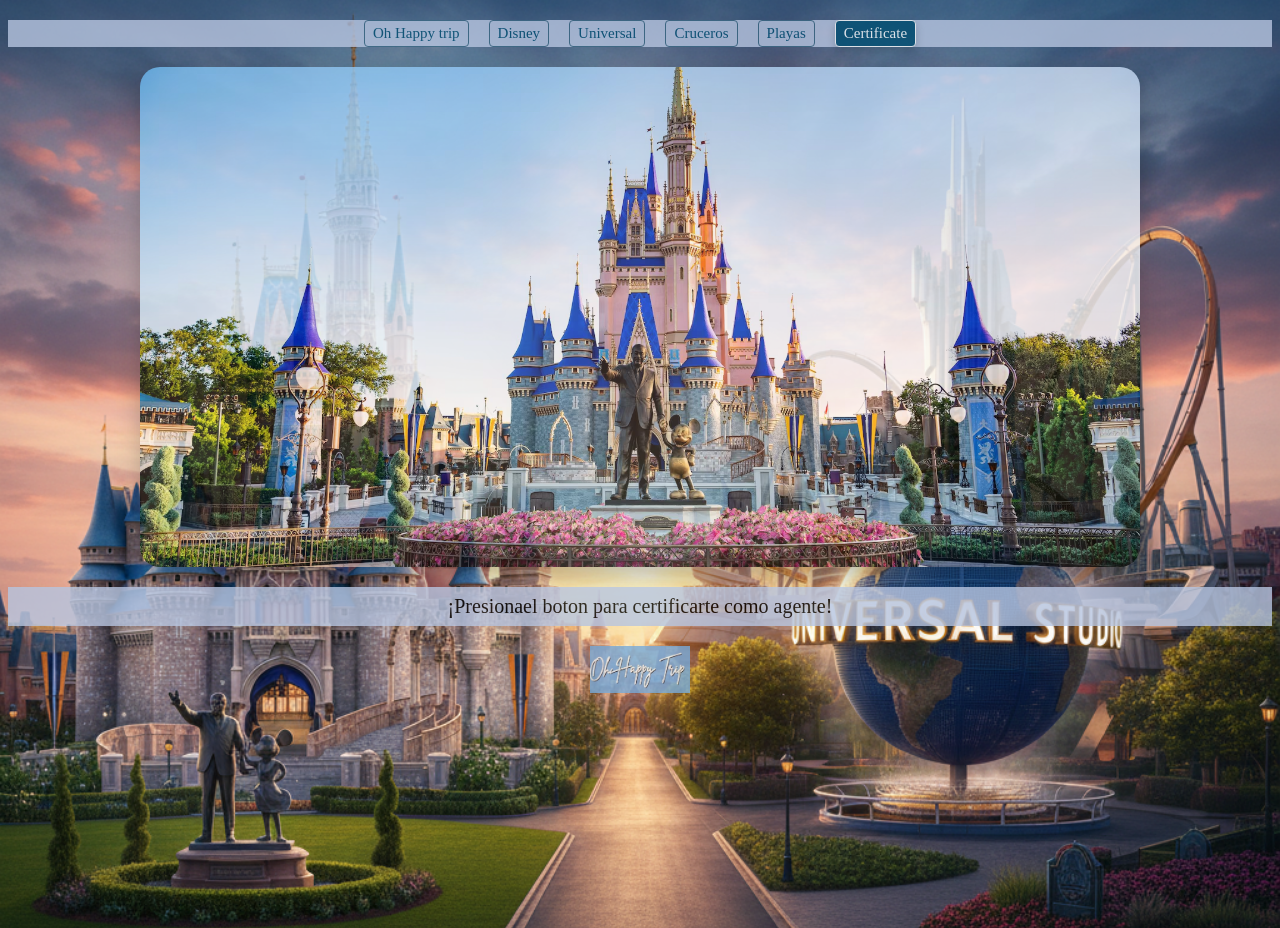
==== certificate.html @ afb9c8c5 "versión inicial" ====
<!DOCTYPE html>
<html lang="en">
<head>
    <meta charset="UTF-8">
    <meta name="viewport" content="width=device-width, initial-scale=1.0">
    <title>Certificate</title>
 <link href="./style.css" rel="stylesheet" />
</head>
<body class="fondo">
    <div
      style="
        display: flex;
        justify-content: center;
        align-items: center;
        background-color: rgb(183, 197, 224);
        gap: 20px;
        margin-top: 20px;
      "
    >
      <a href="/" class="estilos"
        ><h1">Oh Happy trip</h1></a
      >
      <a href="/disney.html" class="estilos" style=""> Disney </a>
      <a href="/universal.html" class="estilos">Universal</a>
      <a href="/cruceros.html" class="estilos"> Cruceros </a>
      <a href="/playas.html" class="estilos"> Playas </a>
      <a href="/certificate.html" class="header-btn"> Certificate </a>
    </div>
<div class="carrusel-contenedor">
  <div class="carrusel-fotos">
    <img src="MK.avif" alt="Castillo Disney">
    <img src="epic.jpg" alt="Viaje 2">
    <img src="crucero-carru.webp" alt="Viaje 3">
    <img src="playa-barco.webp" alt="Castillo Disney">
  </div>
</div>

<p style="padding: 0.5rem; border: 2px; font-size: 20px; text-align: center;
background-color: rgb(183, 197, 224);
        display: flex;
        justify-content: center;
        align-items: center;
        margin-bottom: 20px;">
        ¡Presionael boton para certificarte como agente!
      </p>
      
      <div style="display: flex; justify-content: center; align-items: center; width: 100%; margin: 20px 0;">
  
  <a href="https://tr.ee/_pTHk9q0YZ" target="_blank" style="text-decoration: none;">
    <img 
      src="logo-oh.png" 
      alt="Mis Redes" 
      style="
        width: 100px;
        height: auto;
        display: block; 
        transition: transform 0.3s ease;
        cursor: pointer;
      "
      onmouseover="this.style.transform='scale(1.1)'" 
      onmouseout="this.style.transform='scale(1)'"
    >
  </a>

</div>

</body>
</html>
---- style.css ----
.fondo {
  background-image: url(dis-uni.png);
  background-size: cover;
  background-position: center;
  background-repeat: no-repeat;
  background-attachment: fixed;
  background-color: #cccccc;
  min-height: 100vh;
  opacity: 0.8;
}

.header-btn {
  border: none;
  font-size: 15px;
  gap: 20px;
  text-decoration: none;
  padding: 0.25rem 0.5rem;
  border: 1px solid white;
  border-radius: 0.25rem;
  background-color: rgb(1, 78, 114);
  color: white;
  box-shadow: 0px 4px 10px rgba(0, 0, 0, 0.2);
}

html {
  margin: 0rem;
}

.estilos {
  font-size: 15px;
  gap: 20px;
  text-decoration: none;
  color: rgb(1, 78, 114);
  padding: 0.25rem 0.5rem;
  border: 1px solid rgb(59, 104, 131);
  border-radius: 0.25rem;
  display: inline-block;
  transition: all 0.3s ease;
}
.estilos:hover {
  transform: scale(1.1);
  background-color: rgb(1, 78, 114);
  color: white;
  box-shadow: 0px 4px 10px rgba(0, 0, 0, 0.2);
}

.carrusel-contenedor {
  width: 100%; /* El ancho que quieras que ocupe en tu web */
  max-width: 1000px; /* Tamaño máximo */
  height: 500px; /* Altura del carrusel */
  overflow: hidden; /* Corta las fotos que no caben */
  border-radius: 20px;
  margin: 20px auto;
  box-shadow: 0 10px 25px rgba(0, 0, 0, 0.3);
}

.carrusel-fotos {
  display: flex; /* Pone las fotos una al lado de la otra */
  width: 400%; /* Si tienes 4 fotos, el ancho debe ser 400% */
  height: 100%;
  animation: deslizar 20s infinite alternate ease-in-out;
}

.carrusel-fotos img {
  width: 25%; /* Cada foto ocupa 1/4 del contenedor (si hay 4 fotos) */
  object-fit: cover; /* Para que no se deformen */
}

/* LA ANIMACIÓN */
@keyframes deslizar {
  0% {
    margin-left: 0;
  }
  30% {
    margin-left: 0;
  }
  35% {
    margin-left: -100%;
  }
  60% {
    margin-left: -100%;
  }
  65% {
    margin-left: -200%;
  }
  80% {
    margin-left: -200%;
  }
  90% {
    margin-left: -300%;
  }
  100% {
    margin-left: -300%;
  }
}
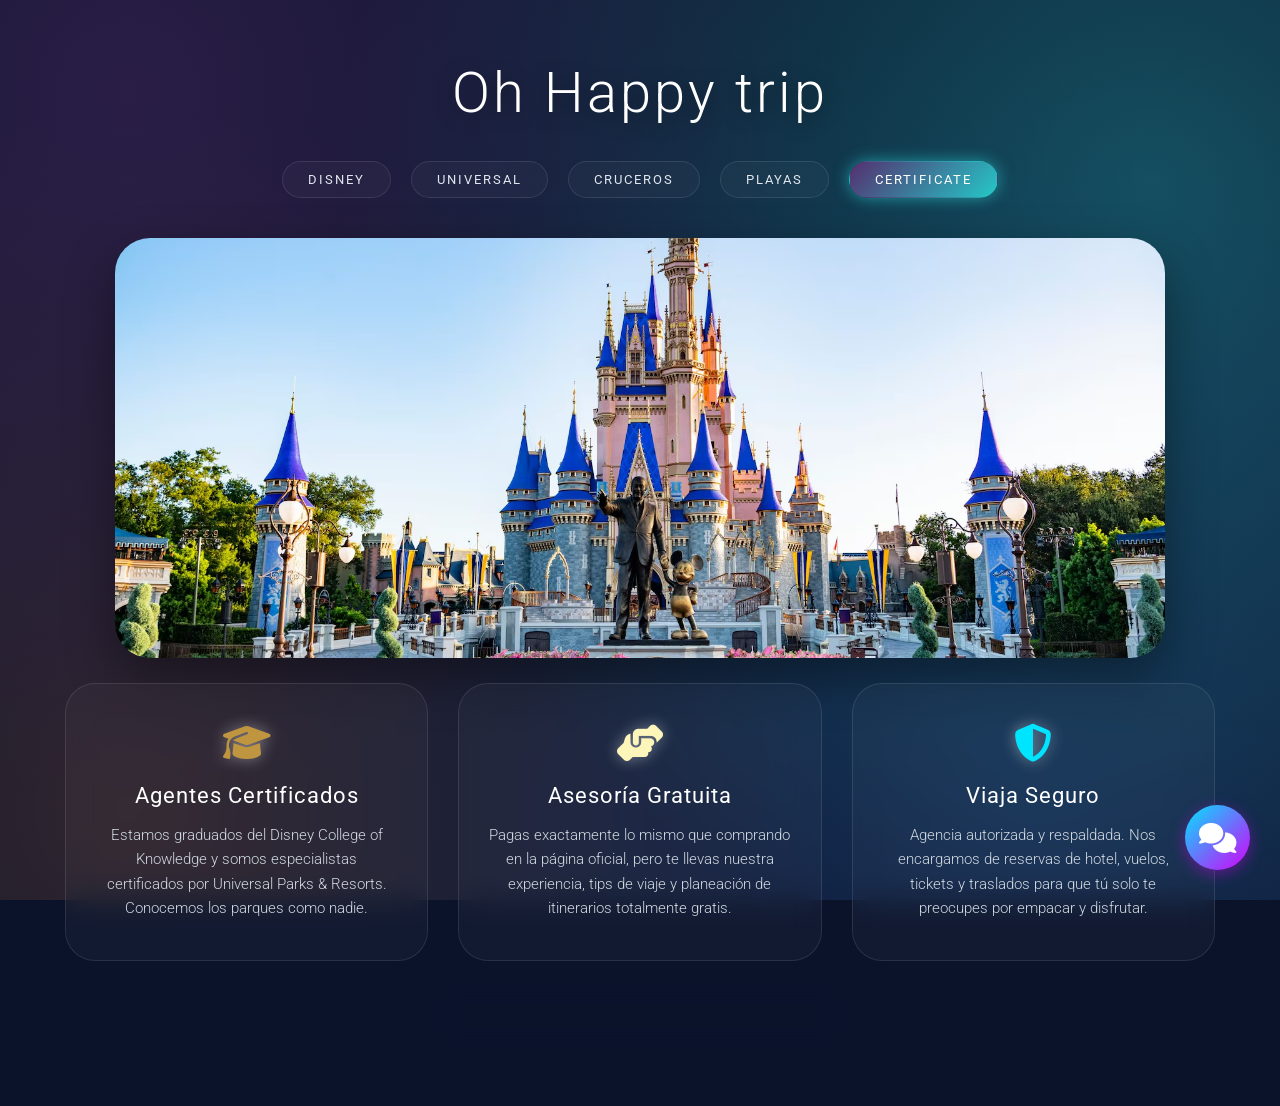
==== commit f98db726: "subida a github" ====
--- a/certificate.html
+++ b/certificate.html
@@ -1,68 +1,135 @@
 <!DOCTYPE html>
-<html lang="en">
+<html lang="es">
 <head>
     <meta charset="UTF-8">
     <meta name="viewport" content="width=device-width, initial-scale=1.0">
-    <title>Certificate</title>
- <link href="./style.css" rel="stylesheet" />
+    <title>Certificate - Oh Happy trip</title>
+    
+    <link rel="stylesheet" href="https://cdnjs.cloudflare.com/ajax/libs/font-awesome/6.4.0/css/all.min.css" />
+    <link rel="preconnect" href="https://fonts.googleapis.com" />
+    <link rel="preconnect" href="https://fonts.gstatic.com" crossorigin />
+    <link href="https://fonts.googleapis.com/css2?family=Roboto:ital,wght@0,100..900;1,100..900&display=swap" rel="stylesheet" />
+    <link href="./style.css" rel="stylesheet" />
 </head>
 <body class="fondo">
-    <div
-      style="
-        display: flex;
-        justify-content: center;
-        align-items: center;
-        background-color: rgb(183, 197, 224);
-        gap: 20px;
-        margin-top: 20px;
-      "
-    >
-      <a href="/" class="estilos"
-        ><h1">Oh Happy trip</h1></a
-      >
-      <a href="/disney.html" class="estilos" style=""> Disney </a>
-      <a href="/universal.html" class="estilos">Universal</a>
-      <a href="/cruceros.html" class="estilos"> Cruceros </a>
-      <a href="/playas.html" class="estilos"> Playas </a>
-      <a href="/certificate.html" class="header-btn"> Certificate </a>
+
+    <!-- EFECTO FUEGOS ARTIFICIALES -->
+    <div class="fuegos-artificiales">
+      <div class="fuego" style="left: 20%; animation-delay: 0s;"></div>
+      <div class="fuego" style="left: 50%; animation-delay: 1.5s;"></div>
+      <div class="fuego" style="left: 80%; animation-delay: 0.8s;"></div>
+      <div class="fuego" style="left: 35%; animation-delay: 2.2s;"></div>
     </div>
-<div class="carrusel-contenedor">
-  <div class="carrusel-fotos">
-    <img src="MK.avif" alt="Castillo Disney">
-    <img src="epic.jpg" alt="Viaje 2">
-    <img src="crucero-carru.webp" alt="Viaje 3">
-    <img src="playa-barco.webp" alt="Castillo Disney">
-  </div>
-</div>
+    
+    <!-- HEADER CENTRADO -->
+    <div class="estiloHeader">
+      <a href="/" class="header-btn"><h1>Oh Happy trip</h1></a>
+      
+      <div class="botones-nav">
+        <a href="/disney.html" class="estilos"> Disney </a>
+        <a href="/universal.html" class="estilos">Universal</a>
+        <a href="/cruceros.html" class="estilos"> Cruceros </a>
+        <a href="/playas.html" class="estilos"> Playas </a>
+        <!-- Pestaña Activa -->
+        <a href="/certificate.html" class="estilos" style="background: linear-gradient(135deg, rgba(89, 46, 113, 0.95), rgba(38, 208, 206, 0.95)); border-color: transparent; color: white; box-shadow: 0 0 15px rgba(38, 208, 206, 0.6);"> Certificate </a>
+      </div>
+    </div>
 
-<p style="padding: 0.5rem; border: 2px; font-size: 20px; text-align: center;
-background-color: rgb(183, 197, 224);
-        display: flex;
-        justify-content: center;
-        align-items: center;
-        margin-bottom: 20px;">
-        ¡Presionael boton para certificarte como agente!
-      </p>
+    <!-- CARRUSEL -->
+    <div class="carrusel-contenedor">
+      <div class="carrusel-fotos">
+        <img src="MK.avif" alt="Magic Kingdom">
+        <img src="uni-stdios.webp" alt="Epic Universe">
+        <img src="crucero1.webp" alt="Crucero 1">
+        <img src="playa-barco.webp" alt="Playa y barco">
+        <img src="MK.avif" alt="Magic Kingdom">
+      </div>
+    </div>
+
+    <!-- INFORMACIÓN CERTIFICADOS -->
+    <div class="contenedor-tarjetas">
+      <div class="tarjeta-info">
+        <i class="fa-solid fa-graduation-cap" style="color: #BF953F;"></i>
+        <h3>Agentes Certificados</h3>
+        <p>Estamos graduados del Disney College of Knowledge y somos especialistas certificados por Universal Parks & Resorts. Conocemos los parques como nadie.</p>
+      </div>
       
-      <div style="display: flex; justify-content: center; align-items: center; width: 100%; margin: 20px 0;">
-  
-  <a href="https://tr.ee/_pTHk9q0YZ" target="_blank" style="text-decoration: none;">
-    <img 
-      src="logo-oh.png" 
-      alt="Mis Redes" 
-      style="
-        width: 100px;
-        height: auto;
-        display: block; 
-        transition: transform 0.3s ease;
-        cursor: pointer;
-      "
-      onmouseover="this.style.transform='scale(1.1)'" 
-      onmouseout="this.style.transform='scale(1)'"
-    >
-  </a>
+      <div class="tarjeta-info">
+        <i class="fa-solid fa-handshake-angle" style="color: #FCF6BA;"></i>
+        <h3>Asesoría Gratuita</h3>
+        <p>Pagas exactamente lo mismo que comprando en la página oficial, pero te llevas nuestra experiencia, tips de viaje y planeación de itinerarios totalmente gratis.</p>
+      </div>
 
-</div>
+      <div class="tarjeta-info">
+        <i class="fa-solid fa-shield-halved" style="color: #00e5ff;"></i>
+        <h3>Viaja Seguro</h3>
+        <p>Agencia autorizada y respaldada. Nos encargamos de reservas de hotel, vuelos, tickets y traslados para que tú solo te preocupes por empacar y disfrutar.</p>
+      </div>
+    </div> <!-- ESTE ES EL DIV QUE FALTABA -->
+   
+    <!-- BOTÓN DE ACCIÓN ELEGANTE -->
+    <div style="display: flex; justify-content: center; margin: 20px 0 60px 0; position: relative; z-index: 10;">
+      <a href="https://linktr.ee/Andylugoh.happytrip" target="_blank" class="btn-cotizar certificado">
+        <i class="fa-solid fa-award"></i> Certificate como Agente
+      </a>
+    </div>
 
-</body>
+    <!-- CÓDIGO JAVASCRIPT PARA EFECTOS DEL MOUSE -->
+    <script>
+      // 1. POLVO DE TINKERBELL AL MOVER EL MOUSE
+      document.addEventListener("mousemove", function(e) {
+        if (Math.random() > 0.4) {
+          let chispa = document.createElement("span");
+          chispa.className = "chispa-magica";
+          chispa.style.left = e.clientX + "px";
+          chispa.style.top = e.clientY + "px";
+          
+          let tx = (Math.random() - 0.5) * 60 + "px"; 
+          let ty = (Math.random() * 60) + 20 + "px";  
+          chispa.style.setProperty("--tx", tx);
+          chispa.style.setProperty("--ty", ty);
+          
+          document.body.appendChild(chispa);
+          
+          setTimeout(() => {
+            chispa.remove();
+          }, 800);
+        }
+      });
+
+      // 2. FUEGO ARTIFICIAL AL HACER CLIC
+      document.addEventListener("click", function(e) {
+        let explosion = document.createElement("div");
+        explosion.className = "explosion-click";
+        
+        explosion.style.left = e.clientX + "px";
+        explosion.style.top = e.clientY + "px";
+        
+        document.body.appendChild(explosion);
+        
+        setTimeout(() => {
+          explosion.remove();
+        }, 800);
+      });
+    </script>
+
+    <!-- MENÚ FLOTANTE EXPANDIBLE -->
+    <div class="menu-flotante">
+      
+      <!-- Botón principal (Siempre visible) -->
+      <div class="btn-flotante-principal">
+        <i class="fa-solid fa-comments"></i>
+      </div>
+      
+      <!-- Redes que salen hacia arriba al pasar el mouse -->
+      <div class="redes-ocultas">
+        <a href="https://api.whatsapp.com/send?phone=525519647258" target="_blank" class="btn-flotante-red wa" title="WhatsApp"><i class="fa-brands fa-whatsapp"></i></a>
+        <a href="https://instagram.com/andylugoh.happytrip" target="_blank" class="btn-flotante-red ig" title="Instagram"><i class="fa-brands fa-instagram"></i></a>
+        <a href="https://tiktok.com/@andylugohappytrip" target="_blank" class="btn-flotante-red tk" title="TikTok"><i class="fa-brands fa-tiktok"></i></a>
+        <a href="https://www.facebook.com/share/14GoXGc35Pu/?mibextid=wwXIfr" target="_blank" class="btn-flotante-red fb" title="Facebook"><i class="fa-brands fa-facebook-f"></i></a>
+        <a href="https://www.youtube.com/@andrealugoh.happytrip" target="_blank" class="btn-flotante-red yt" title="YouTube"><i class="fa-brands fa-youtube"></i></a>
+      </div>
+      
+    </div>
+</body> 
 </html>
--- a/style.css
+++ b/style.css
@@ -1,95 +1,496 @@
+/* ========================================= */
+/* CONFIGURACIÓN GENERAL                     */
+/* ========================================= */
+html, body {
+  margin: 0;
+  padding: 0;
+}
+
+/* ----------------------------------------- */
+/* FONDO BASE ELEGANTE CON LUCES             */
+/* ----------------------------------------- */
 .fondo {
-  background-image: url(dis-uni.png);
-  background-size: cover;
-  background-position: center;
-  background-repeat: no-repeat;
+  background-color: #0b132b; 
+  background-image: 
+    radial-gradient(circle at 10% 10%, rgba(89, 46, 113, 0.4) 0%, transparent 50%),  
+    radial-gradient(circle at 90% 20%, rgba(38, 208, 206, 0.3) 0%, transparent 60%), 
+    radial-gradient(circle at 80% 90%, rgba(28, 59, 112, 0.5) 0%, transparent 60%),  
+    radial-gradient(circle at 10% 90%, rgba(255, 140, 66, 0.15) 0%, transparent 50%); 
   background-attachment: fixed;
-  background-color: #cccccc;
   min-height: 100vh;
-  opacity: 0.8;
-}
-
-.header-btn {
-  border: none;
-  font-size: 15px;
-  gap: 20px;
+  font-family: 'Roboto', sans-serif;
+  color: white;
+}
+
+/* ========================================= */
+/* EFECTOS MÁGICOS Y ANIMACIONES             */
+/* ========================================= */
+.fuegos-artificiales { position: fixed; top: 0; left: 0; width: 100vw; height: 100vh; pointer-events: none; z-index: 1; overflow: hidden; }
+.fuego { position: absolute; bottom: -30px; width: 3px; height: 25px; border-radius: 50px; animation: cohete-magico 3.5s infinite ease-in-out; animation-delay: inherit; }
+.fuego::before, .fuego::after { content: ''; position: absolute; top: 0; left: 0; width: 5px; height: 5px; border-radius: 50%; opacity: 0; animation: explosion-magica 3.5s infinite ease-out; animation-delay: inherit; }
+.fuego::after { transform: rotate(22.5deg); }
+
+@keyframes cohete-magico {
+  0% { transform: translateY(0); background: linear-gradient(to top, transparent, rgba(255, 255, 255, 0.4), #fff); }
+  35% { transform: translateY(-75vh); background: linear-gradient(to top, transparent, rgba(255, 255, 255, 0.4), #fff); }
+  36% { transform: translateY(-75vh); background: transparent; }
+  100% { transform: translateY(-60vh); background: transparent; }
+}
+@keyframes explosion-magica {
+  0%, 35% { opacity: 0; box-shadow: 0 0 0 0 transparent; }
+  36% { opacity: 1; box-shadow: 0 -50px 0 2px #00e5ff, 35px -35px 0 1px #d500f9, 50px 0 0 2px #ffdd55, 35px 35px 0 1px #00e5ff, 0 50px 0 2px #d500f9, -35px 35px 0 1px #ffdd55, -50px 0 0 2px #00e5ff, -35px -35px 0 1px #d500f9, 0 -25px 0 1px #ffdd55, 17px -17px 0 2px #00e5ff, 25px 0 0 1px #d500f9, 17px 17px 0 2px #ffdd55, 0 25px 0 1px #00e5ff, -17px 17px 0 2px #d500f9, -25px 0 0 1px #ffdd55, -17px -17px 0 2px #00e5ff; }
+  65% { opacity: 0; box-shadow: 0 -140px 0 -2px rgba(0, 229, 255, 0), 100px -100px 0 -2px rgba(213, 0, 249, 0), 140px 0 0 -2px rgba(255, 221, 85, 0), 100px 100px 0 -2px rgba(0, 229, 255, 0), 0 140px 0 -2px rgba(213, 0, 249, 0), -100px 100px 0 -2px rgba(255, 221, 85, 0), -140px 0 0 -2px rgba(0, 229, 255, 0), -100px -100px 0 -2px rgba(213, 0, 249, 0), 0 -80px 0 -2px rgba(255, 221, 85, 0), 56px -56px 0 -2px rgba(0, 229, 255, 0), 80px 0 0 -2px rgba(213, 0, 249, 0), 56px 56px 0 -2px rgba(255, 221, 85, 0), 0 80px 0 -2px rgba(0, 229, 255, 0), -56px 56px 0 -2px rgba(213, 0, 249, 0), -80px 0 0 -2px rgba(255, 221, 85, 0), -56px -56px 0 -2px rgba(0, 229, 255, 0); }
+  100% { opacity: 0; }
+}
+
+/* Polvo y Clics */
+.chispa-magica { position: fixed; pointer-events: none; width: 4px; height: 4px; background: #ffffff; border-radius: 50%; box-shadow: 0 0 8px 2px #ffdf00, 0 0 15px 4px #ffdd55; z-index: 9999; animation: polvoMagico 0.8s linear forwards; }
+@keyframes polvoMagico { 0% { transform: scale(1) translate(0, 0); opacity: 1; } 100% { transform: scale(0) translate(var(--tx), var(--ty)); opacity: 0; } }
+
+.explosion-click { position: fixed; pointer-events: none; width: 5px; height: 5px; border-radius: 50%; z-index: 99999; animation: estallidoRapido 0.8s ease-out forwards; }
+@keyframes estallidoRapido { 0% { opacity: 1; transform: translate(-50%, -50%) scale(0.2); box-shadow: 0 0 0 0 transparent; } 20% { opacity: 1; transform: translate(-50%, -50%) scale(1); box-shadow: 0 -50px 0 2px #00e5ff, 35px -35px 0 1px #d500f9, 50px 0 0 2px #ffdd55, 35px 35px 0 1px #00e5ff, 0 50px 0 2px #d500f9, -35px 35px 0 1px #ffdd55, -50px 0 0 2px #00e5ff, -35px -35px 0 1px #d500f9, 0 -25px 0 1px #ffdd55, 17px -17px 0 2px #00e5ff, 25px 0 0 1px #d500f9, 17px 17px 0 2px #ffdd55, 0 25px 0 1px #00e5ff, -17px 17px 0 2px #d500f9, -25px 0 0 1px #ffdd55, -17px -17px 0 2px #00e5ff; } 100% { opacity: 0; transform: translate(-50%, -50%) scale(1.5); box-shadow: 0 -120px 0 -2px rgba(0, 229, 255, 0), 85px -85px 0 -2px rgba(213, 0, 249, 0), 120px 0 0 -2px rgba(255, 221, 85, 0), 85px 85px 0 -2px rgba(0, 229, 255, 0), 0 120px 0 -2px rgba(213, 0, 249, 0), -85px 85px 0 -2px rgba(255, 221, 85, 0), -120px 0 0 -2px rgba(0, 229, 255, 0), -85px -85px 0 -2px rgba(213, 0, 249, 0), 0 -70px 0 -2px rgba(255, 221, 85, 0), 50px -50px 0 -2px rgba(0, 229, 255, 0), 70px 0 0 -2px rgba(213, 0, 249, 0), 50px 50px 0 -2px rgba(255, 221, 85, 0), 0 70px 0 -2px rgba(0, 229, 255, 0), -50px 50px 0 -2px rgba(213, 0, 249, 0), -70px 0 0 -2px rgba(255, 221, 85, 0), -50px -50px 0 -2px rgba(0, 229, 255, 0); } }
+
+/* ========================================= */
+/* HEADER Y NAVEGACIÓN                       */
+/* ========================================= */
+.estiloHeader {
+  display: flex;
+  flex-direction: column;
+  justify-content: center;
+  align-items: center;
+  gap: 35px; /* Más espacio entre título y botones */
+  margin-top: 60px; /* Más espacio desde arriba */
+  margin-bottom: 40px;
+  position: relative;
+  z-index: 10; 
+}
+
+.botones-nav {
+  display: flex;
+  justify-content: center;
+  align-items: center;
+  gap: 20px; /* Más aire entre pestañas */
+  flex-wrap: wrap;
+}
+
+.header-btn { text-decoration: none; color: #ffffff; }
+
+.header-btn h1 {
+  margin: 0;
+  font-size: 3.5rem; /* Letra más grande y lujosa */
+  font-weight: 300; /* Letra más delgada */
+  letter-spacing: 3px;
+  text-shadow: 0 4px 20px rgba(0, 0, 0, 0.4);
+}
+
+.estilos {
   text-decoration: none;
-  padding: 0.25rem 0.5rem;
-  border: 1px solid white;
-  border-radius: 0.25rem;
-  background-color: rgb(1, 78, 114);
+  color: #e0e6ed;
+  font-size: 13px; /* Un toque más pequeño se ve más pro */
+  font-weight: 400;
+  letter-spacing: 2px;
+  text-transform: uppercase;
+  padding: 10px 25px;
+  border-radius: 40px;
+  background: rgba(255, 255, 255, 0.03); /* Cristal súper sutil */
+  border: 1px solid rgba(255, 255, 255, 0.1); 
+  backdrop-filter: blur(15px);
+  transition: all 0.4s ease;
+}
+
+.estilos:hover {
+  background: linear-gradient(135deg, rgba(89, 46, 113, 0.8), rgba(38, 208, 206, 0.8));
+  border: 1px solid transparent;
+  color: #ffffff;
+  box-shadow: 0 8px 20px rgba(0, 0, 0, 0.3);
+  transform: translateY(-3px); 
+}
+
+/* ========================================= */
+/* TEXTOS (Elegantes y sin cajas pesadas)    */
+/* ========================================= */
+.caja-texto {
+  max-width: 800px;
+  margin: 10px auto 50px auto; 
+  padding: 0 20px; 
+  position: relative;
+  z-index: 10;
+  text-align: center;
+}
+
+.caja-texto p {
+  margin: 0; 
+  font-size: 24px; /* Texto más grande y legible */
+  font-weight: 300; /* Tipografía delgada */
+  line-height: 1.6;
+  color: #ffffff;
+  text-shadow: 0 4px 15px rgba(0,0,0,0.5); /* Sombra para que se lea perfecto sin necesitar un cuadro oscuro atrás */
+}
+
+/* ========================================= */
+/* CARRUSEL DE IMÁGENES (Infinito y más cerca)*/
+/* ========================================= */
+.carrusel-contenedor {
+  width: 90%; 
+  max-width: 1050px; 
+  height: 420px; 
+  overflow: hidden; 
+  border-radius: 35px; 
+  
+  /* Redujimos este margen de 60px a 25px para acercarlo a las tarjetas */
+  margin: 0 auto 25px auto; 
+  
+  box-shadow: 0 20px 50px rgba(0, 0, 0, 0.4); 
+  position: relative;
+  z-index: 10;
+}
+
+/* Ahora el ancho es 500% porque tendremos 5 fotos, y quitamos la palabra "alternate" */
+.carrusel-fotos { 
+  display: flex; 
+  width: 500%; 
+  height: 100%; 
+  animation: deslizarInfinito 15s infinite; /* Movimiento continuo y fluido */
+}
+
+/* Cada foto ocupa el 20% del total (porque 100% / 5 fotos = 20%) */
+.carrusel-fotos img { 
+  width: 20%; 
+  object-fit: cover; 
+}
+
+/* Animación matemática para el bucle perfecto */
+@keyframes deslizarInfinito {
+  0%, 20% { margin-left: 0; }           /* Foto 1 */
+  25%, 45% { margin-left: -100%; }      /* Foto 2 */
+  50%, 70% { margin-left: -200%; }      /* Foto 3 */
+  75%, 95% { margin-left: -300%; }      /* Foto 4 */
+  100% { margin-left: -400%; }          /* Foto 5 (Clon de la 1, reinicia invisiblemente) */
+}
+
+/* ========================================= */
+/* TARJETAS DE INFORMACIÓN (Más separadas)   */
+/* ========================================= */
+.contenedor-tarjetas {
+  display: flex;
+  justify-content: center;
+  align-items: stretch; 
+  gap: 30px; 
+  width: 92%; 
+  max-width: 1150px; 
+  
+  /* AQUÍ ESTÁ EL CAMBIO: Redujimos el 70px a 25px para acercarlo al botón */
+  margin: 0 auto 25px auto; 
+  
+  position: relative;
+  z-index: 10;
+}
+
+.tarjeta-info {
+  background: rgba(255, 255, 255, 0.03); /* Fondo casi invisible */
+  border: 1px solid rgba(255, 255, 255, 0.1);
+  backdrop-filter: blur(15px);
+  border-radius: 30px;
+  padding: 40px 30px; /* Más espacio interior */
+  flex: 1; 
+  text-align: center;
+  transition: transform 0.4s ease, box-shadow 0.4s ease;
+}
+
+.tarjeta-info:hover {
+  transform: translateY(-10px);
+  background: rgba(255, 255, 255, 0.08);
+  box-shadow: 0 15px 35px rgba(0, 0, 0, 0.3);
+}
+
+.tarjeta-info i { font-size: 38px; margin-bottom: 20px; color: #ffffff; text-shadow: 0 0 15px rgba(255, 255, 255, 0.4); }
+.tarjeta-info h3 { margin: 0 0 15px 0; font-size: 1.4rem; font-weight: 400; letter-spacing: 1px; }
+.tarjeta-info p { margin: 0; font-size: 0.95rem; font-weight: 300; line-height: 1.6; color: #d0d8e0; }
+
+@media (max-width: 768px) { .contenedor-tarjetas { flex-direction: column; } }
+
+/* ========================================= */
+/* BOTONES DE COTIZACIÓN (Más grandes)       */
+/* ========================================= */
+.btn-cotizar {
+  display: inline-flex;
+  justify-content: center;
+  align-items: center;
+  gap: 15px;
+  padding: 18px 45px; /* Botón más ancho y vistoso */
+  border-radius: 50px;
+  background: rgba(255, 255, 255, 0.05); 
+  border: 1px solid rgba(255, 255, 255, 0.2);
+  backdrop-filter: blur(10px);
+  text-decoration: none;
+  color: #ffffff;
+  font-size: 18px;
+  font-weight: 300;
+  letter-spacing: 2px;
+  text-transform: uppercase;
+  transition: all 0.4s ease;
+  box-shadow: 0 10px 30px rgba(0, 0, 0, 0.2);
+  cursor: pointer;
+}
+
+.btn-cotizar i { font-size: 22px; }
+.btn-cotizar:hover { transform: translateY(-5px) scale(1.03); color: #ffffff; }
+
+.btn-cotizar.disney:hover { background: linear-gradient(135deg, rgba(89, 46, 113, 0.95), rgba(38, 208, 206, 0.95)); border-color: transparent; box-shadow: 0 10px 30px rgba(138, 43, 226, 0.4); }
+.btn-cotizar.universal:hover { background: linear-gradient(135deg, #0575E6, #021B79); border-color: transparent; box-shadow: 0 10px 30px rgba(5, 117, 230, 0.4); }
+.btn-cotizar.cruceros:hover { background: linear-gradient(135deg, #1cb5e0, #000046); border-color: transparent; box-shadow: 0 10px 30px rgba(28, 181, 224, 0.4); }
+.btn-cotizar.playas:hover { background: linear-gradient(135deg, #ff9966, #ff5e62); border-color: transparent; box-shadow: 0 10px 30px rgba(255, 94, 98, 0.4); }
+.btn-cotizar.certificado:hover { background: linear-gradient(135deg, #BF953F, #FCF6BA, #B38728); border-color: transparent; color: #000; box-shadow: 0 10px 30px rgba(191, 149, 63, 0.4); }
+
+/* ========================================= */
+/* REDES SOCIALES ELEGANTES                  */
+/* ========================================= */
+.contenedor-redes { display: flex; justify-content: center; align-items: center; gap: 20px; margin-bottom: 60px; position: relative; z-index: 10; }
+.btn-social { position: relative; display: flex; justify-content: center; align-items: center; width: 60px; height: 60px; border-radius: 50%; background: rgba(255, 255, 255, 0.05); border: 1px solid rgba(255, 255, 255, 0.15); backdrop-filter: blur(10px); text-decoration: none; color: #ffffff; font-size: 24px; transition: all 0.4s ease; box-shadow: 0 10px 20px rgba(0, 0, 0, 0.2); }
+.btn-social:hover { transform: translateY(-8px); color: white; }
+.btn-social.ig:hover { background: linear-gradient(45deg, #f09433, #e6683c, #dc2743, #cc2366, #bc1888); border-color: transparent; box-shadow: 0 10px 20px rgba(220, 39, 67, 0.4); }
+.btn-social.tk:hover { background: #000000; border-color: transparent; box-shadow: -4px 4px 0px rgba(0, 242, 254, 0.5), 4px -4px 0px rgba(254, 9, 121, 0.5); }
+.btn-social.fb:hover { background: #1877f2; border-color: transparent; box-shadow: 0 10px 20px rgba(24, 119, 242, 0.4); }
+.btn-social.wa:hover { background: #25d366; border-color: transparent; box-shadow: 0 10px 20px rgba(37, 211, 102, 0.4); }
+.btn-social.yt:hover { background: #ff0000; border-color: transparent; box-shadow: 0 10px 20px rgba(255, 0, 0, 0.4); }
+
+/* ========================================= */
+/* MENÚ FLOTANTE DE REDES SOCIALES           */
+/* ========================================= */
+.menu-flotante {
+  position: fixed;
+  bottom: 30px;
+  right: 30px;
+  display: flex;
+  flex-direction: column-reverse; /* Hace que el botón principal quede abajo */
+  align-items: center;
+  gap: 15px;
+  z-index: 1000; /* Siempre por encima de todo */
+}
+
+/* El botón principal (El que siempre se ve) */
+.btn-flotante-principal {
+  background: linear-gradient(135deg, #00e5ff, #d500f9); /* Gradiente mágico turquesa y morado */
+  width: 65px;
+  height: 65px;
+  border-radius: 50%;
+  display: flex;
+  justify-content: center;
+  align-items: center;
   color: white;
-  box-shadow: 0px 4px 10px rgba(0, 0, 0, 0.2);
-}
-
-html {
-  margin: 0rem;
-}
-
-.estilos {
-  font-size: 15px;
-  gap: 20px;
+  font-size: 30px;
+  box-shadow: 0 4px 15px rgba(213, 0, 249, 0.4);
+  cursor: pointer;
+  transition: transform 0.4s ease;
+}
+
+/* Animación: El botón principal gira al abrirse el menú */
+.menu-flotante:hover .btn-flotante-principal {
+  transform: rotate(360deg);
+}
+
+/* El contenedor oculto de las redes sociales */
+.redes-ocultas {
+  display: flex;
+  flex-direction: column;
+  gap: 12px;
+  opacity: 0;
+  visibility: hidden;
+  transform: translateY(20px); /* Empiezan un poco más abajo */
+  transition: all 0.3s ease;
+}
+
+/* Cuando pasas el mouse por el menú, las redes aparecen subiendo */
+.menu-flotante:hover .redes-ocultas {
+  opacity: 1;
+  visibility: visible;
+  transform: translateY(0);
+}
+
+/* Estilo individual de los botones pequeños que salen disparados */
+.btn-flotante-red {
+  width: 50px;
+  height: 50px;
+  border-radius: 50%;
+  display: flex;
+  justify-content: center;
+  align-items: center;
+  color: white;
+  font-size: 24px;
   text-decoration: none;
-  color: rgb(1, 78, 114);
-  padding: 0.25rem 0.5rem;
-  border: 1px solid rgb(59, 104, 131);
-  border-radius: 0.25rem;
-  display: inline-block;
-  transition: all 0.3s ease;
-}
-.estilos:hover {
-  transform: scale(1.1);
-  background-color: rgb(1, 78, 114);
+  box-shadow: 0 4px 10px rgba(0, 0, 0, 0.3);
+  transition: transform 0.3s ease;
+}
+
+.btn-flotante-red:hover { transform: scale(1.1) translateX(-5px); }
+
+/* Colores oficiales de cada red para que se reconozcan al instante */
+.btn-flotante-red.wa { background-color: #25d366; }
+.btn-flotante-red.ig { background: linear-gradient(45deg, #f09433, #e6683c, #dc2743, #cc2366, #bc1888); }
+.btn-flotante-red.tk { background-color: #000000; border: 1px solid rgba(255,255,255,0.2); }
+.btn-flotante-red.fb { background-color: #1877f2; }
+.btn-flotante-red.yt { background-color: #ff0000; }
+
+/* ========================================= */
+/* TÍTULOS DE SECCIONES                      */
+/* ========================================= */
+.seccion-titulo {
+  text-align: center;
   color: white;
-  box-shadow: 0px 4px 10px rgba(0, 0, 0, 0.2);
-}
-
-.carrusel-contenedor {
-  width: 100%; /* El ancho que quieras que ocupe en tu web */
-  max-width: 1000px; /* Tamaño máximo */
-  height: 500px; /* Altura del carrusel */
-  overflow: hidden; /* Corta las fotos que no caben */
+  font-size: 2.5rem;
+  font-weight: 300;
+  margin: 80px 0 40px 0;
+  text-shadow: 0 2px 15px rgba(0, 0, 0, 0.5);
+  position: relative;
+  z-index: 10;
+}
+
+/* ========================================= */
+/* 2. PROCESO (CÓMO FUNCIONA)                */
+/* ========================================= */
+.contenedor-pasos {
+  display: flex;
+  justify-content: center;
+  gap: 40px;
+  flex-wrap: wrap;
+  max-width: 1000px;
+  margin: 0 auto 60px auto;
+  position: relative;
+  z-index: 10;
+}
+
+.paso {
+  text-align: center;
+  flex: 1;
+  min-width: 250px;
+  color: white;
+}
+
+.paso i {
+  font-size: 50px;
+  color: #00e5ff; /* Turquesa mágico */
+  margin-bottom: 20px;
+  text-shadow: 0 0 15px rgba(0, 229, 255, 0.6);
+}
+
+.paso h3 { font-size: 1.5rem; margin-bottom: 10px; font-weight: 400; }
+.paso p { font-size: 1rem; font-weight: 300; color: #d0d8e0; line-height: 1.5; }
+
+/* ========================================= */
+/* 3. TESTIMONIOS (VIAJEROS FELICES)         */
+/* ========================================= */
+.contenedor-testimonios {
+  display: flex;
+  justify-content: center;
+  align-items: stretch;
+  gap: 30px;
+  flex-wrap: wrap;
+  max-width: 1100px;
+  margin: 0 auto 60px auto;
+  position: relative;
+  z-index: 10;
+}
+
+.testimonio {
+  background: rgba(255, 255, 255, 0.05);
+  border: 1px solid rgba(255, 255, 255, 0.15);
+  backdrop-filter: blur(10px);
   border-radius: 20px;
-  margin: 20px auto;
-  box-shadow: 0 10px 25px rgba(0, 0, 0, 0.3);
-}
-
-.carrusel-fotos {
-  display: flex; /* Pone las fotos una al lado de la otra */
-  width: 400%; /* Si tienes 4 fotos, el ancho debe ser 400% */
-  height: 100%;
-  animation: deslizar 20s infinite alternate ease-in-out;
-}
-
-.carrusel-fotos img {
-  width: 25%; /* Cada foto ocupa 1/4 del contenedor (si hay 4 fotos) */
-  object-fit: cover; /* Para que no se deformen */
-}
-
-/* LA ANIMACIÓN */
-@keyframes deslizar {
-  0% {
-    margin-left: 0;
-  }
-  30% {
-    margin-left: 0;
-  }
-  35% {
-    margin-left: -100%;
-  }
-  60% {
-    margin-left: -100%;
-  }
-  65% {
-    margin-left: -200%;
-  }
-  80% {
-    margin-left: -200%;
-  }
-  90% {
-    margin-left: -300%;
-  }
-  100% {
-    margin-left: -300%;
-  }
-}
+  padding: 30px;
+  flex: 1;
+  min-width: 280px;
+  text-align: center;
+  box-shadow: 0 10px 20px rgba(0, 0, 0, 0.2);
+  transition: transform 0.3s ease;
+}
+
+.testimonio:hover { transform: translateY(-5px); background: rgba(255, 255, 255, 0.08); }
+
+.estrellas { color: #ffdd55; font-size: 20px; margin-bottom: 15px; text-shadow: 0 0 10px rgba(255, 221, 85, 0.5); }
+.testimonio p { font-style: italic; color: #e0e6ed; font-weight: 300; margin-bottom: 20px; line-height: 1.6; }
+.testimonio h4 { color: white; margin: 0; font-size: 1.1rem; font-weight: 500; }
+
+/* ========================================= */
+/* 4. FOOTER (PIE DE PÁGINA)                 */
+/* ========================================= */
+.footer-elegante {
+  background: rgba(0, 0, 0, 0.6);
+  backdrop-filter: blur(8px);
+  border-top: 1px solid rgba(255, 255, 255, 0.1);
+  padding: 40px 20px 20px 20px;
+  text-align: center;
+  color: #d0d8e0;
+  position: relative;
+  z-index: 10;
+  margin-top: 80px;
+}
+
+.footer-elegante p { margin: 5px 0; font-weight: 300; font-size: 0.95rem; }
+.footer-enlaces { margin-top: 20px; }
+.footer-enlaces a { color: #00e5ff; text-decoration: none; margin: 0 15px; font-size: 0.9rem; transition: color 0.3s; }
+.footer-enlaces a:hover { color: #ffdd55; text-shadow: 0 0 10px rgba(255, 221, 85, 0.5); }
+
+/* ========================================= */
+/* DISEÑO RESPONSIVO (MÓVILES Y CELULARES)   */
+/* ========================================= */
+@media (max-width: 768px) {
+  
+  /* 1. Achicamos el título principal y el menú para que no se salgan de la pantalla */
+  .header-btn h1 {
+    font-size: 2.2rem; 
+    text-align: center;
+  }
+  .estiloHeader {
+    margin-top: 30px;
+    gap: 20px;
+  }
+  .botones-nav {
+    gap: 8px;
+  }
+  .estilos {
+    font-size: 11px;
+    padding: 8px 15px;
+  }
+
+  /* 2. Textos más cómodos para leer de cerca */
+  .caja-texto p {
+    font-size: 18px; 
+  }
+  .seccion-titulo {
+    font-size: 1.8rem;
+    margin: 50px 0 30px 0;
+  }
+
+  /* 3. Reducimos la altura del carrusel para que la foto no se deforme */
+  .carrusel-contenedor {
+    height: 220px; 
+    border-radius: 20px;
+  }
+
+  /* 4. Apilamos las tarjetas, pasos y testimonios en una sola columna */
+  .contenedor-tarjetas,
+  .contenedor-testimonios,
+  .contenedor-pasos {
+    flex-direction: column; /* Cambia de fila a columna */
+    align-items: center;
+    width: 90%;
+    gap: 20px;
+  }
+  
+  .tarjeta-info, .testimonio, .paso {
+    width: 100%; /* Ocupan todo el ancho disponible del celular */
+    min-width: unset;
+  }
+
+  /* 5. Ajustes al menú flotante de redes */
+  .btn-flotante-principal {
+    width: 55px; /* Un poco más pequeño para que no estorbe */
+    height: 55px;
+    font-size: 25px;
+  }
+  .btn-flotante-red {
+    width: 45px;
+    height: 45px;
+    font-size: 20px;
+  }
+}
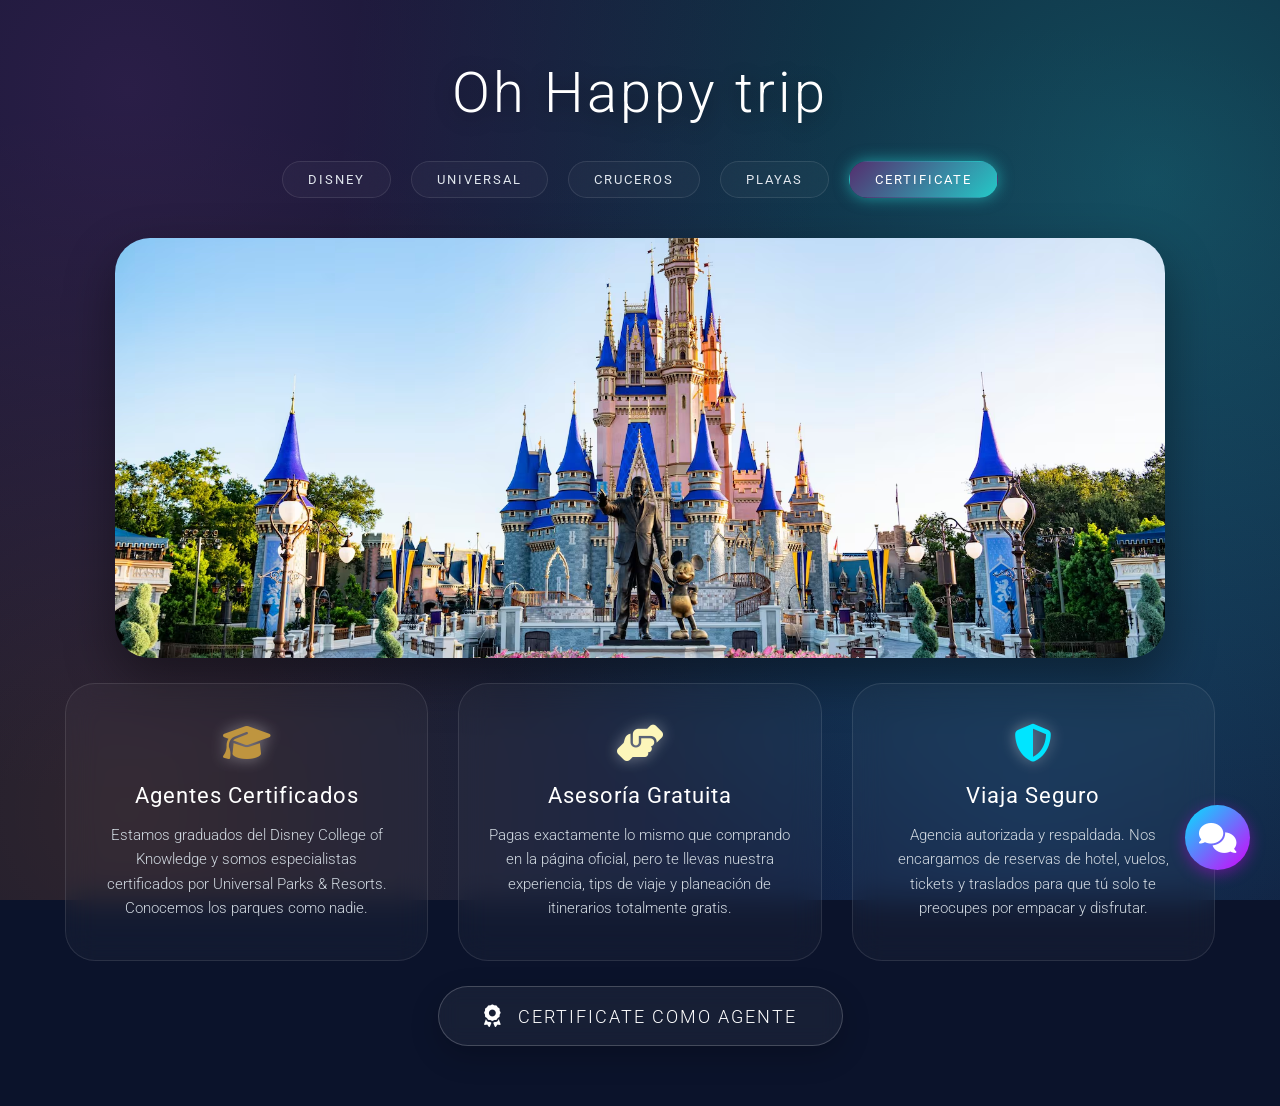
==== commit da9f72e8: "Base inicial" ====
--- a/certificate.html
+++ b/certificate.html
@@ -9,7 +9,7 @@
     <link rel="preconnect" href="https://fonts.googleapis.com" />
     <link rel="preconnect" href="https://fonts.gstatic.com" crossorigin />
     <link href="https://fonts.googleapis.com/css2?family=Roboto:ital,wght@0,100..900;1,100..900&display=swap" rel="stylesheet" />
-    <link href="./style.css" rel="stylesheet" />
+    <link href="static/css/style.css" rel="stylesheet" />
 </head>
 <body class="fondo">
 
@@ -38,11 +38,11 @@
     <!-- CARRUSEL -->
     <div class="carrusel-contenedor">
       <div class="carrusel-fotos">
-        <img src="MK.avif" alt="Magic Kingdom">
-        <img src="uni-stdios.webp" alt="Epic Universe">
-        <img src="crucero1.webp" alt="Crucero 1">
-        <img src="playa-barco.webp" alt="Playa y barco">
-        <img src="MK.avif" alt="Magic Kingdom">
+        <img src="static\img\MK.avif" alt="Magic Kingdom">
+        <img src="static\img\uni-stdios.webp" alt="Epic Universe">
+        <img src="static\img\crucero1.webp" alt="Crucero 1">
+        <img src="static\img\playa-barco.webp" alt="Playa y barco">
+        <img src="static\img\MK.avif" alt="Magic Kingdom">
       </div>
     </div>
 
--- a/static/css/style.css
+++ b/static/css/style.css
@@ -0,0 +1,496 @@
+/* ========================================= */
+/* CONFIGURACIÓN GENERAL                     */
+/* ========================================= */
+html, body {
+  margin: 0;
+  padding: 0;
+}
+
+/* ----------------------------------------- */
+/* FONDO BASE ELEGANTE CON LUCES             */
+/* ----------------------------------------- */
+.fondo {
+  background-color: #0b132b; 
+  background-image: 
+    radial-gradient(circle at 10% 10%, rgba(89, 46, 113, 0.4) 0%, transparent 50%),  
+    radial-gradient(circle at 90% 20%, rgba(38, 208, 206, 0.3) 0%, transparent 60%), 
+    radial-gradient(circle at 80% 90%, rgba(28, 59, 112, 0.5) 0%, transparent 60%),  
+    radial-gradient(circle at 10% 90%, rgba(255, 140, 66, 0.15) 0%, transparent 50%); 
+  background-attachment: fixed;
+  min-height: 100vh;
+  font-family: 'Roboto', sans-serif;
+  color: white;
+}
+
+/* ========================================= */
+/* EFECTOS MÁGICOS Y ANIMACIONES             */
+/* ========================================= */
+.fuegos-artificiales { position: fixed; top: 0; left: 0; width: 100vw; height: 100vh; pointer-events: none; z-index: 1; overflow: hidden; }
+.fuego { position: absolute; bottom: -30px; width: 3px; height: 25px; border-radius: 50px; animation: cohete-magico 3.5s infinite ease-in-out; animation-delay: inherit; }
+.fuego::before, .fuego::after { content: ''; position: absolute; top: 0; left: 0; width: 5px; height: 5px; border-radius: 50%; opacity: 0; animation: explosion-magica 3.5s infinite ease-out; animation-delay: inherit; }
+.fuego::after { transform: rotate(22.5deg); }
+
+@keyframes cohete-magico {
+  0% { transform: translateY(0); background: linear-gradient(to top, transparent, rgba(255, 255, 255, 0.4), #fff); }
+  35% { transform: translateY(-75vh); background: linear-gradient(to top, transparent, rgba(255, 255, 255, 0.4), #fff); }
+  36% { transform: translateY(-75vh); background: transparent; }
+  100% { transform: translateY(-60vh); background: transparent; }
+}
+@keyframes explosion-magica {
+  0%, 35% { opacity: 0; box-shadow: 0 0 0 0 transparent; }
+  36% { opacity: 1; box-shadow: 0 -50px 0 2px #00e5ff, 35px -35px 0 1px #d500f9, 50px 0 0 2px #ffdd55, 35px 35px 0 1px #00e5ff, 0 50px 0 2px #d500f9, -35px 35px 0 1px #ffdd55, -50px 0 0 2px #00e5ff, -35px -35px 0 1px #d500f9, 0 -25px 0 1px #ffdd55, 17px -17px 0 2px #00e5ff, 25px 0 0 1px #d500f9, 17px 17px 0 2px #ffdd55, 0 25px 0 1px #00e5ff, -17px 17px 0 2px #d500f9, -25px 0 0 1px #ffdd55, -17px -17px 0 2px #00e5ff; }
+  65% { opacity: 0; box-shadow: 0 -140px 0 -2px rgba(0, 229, 255, 0), 100px -100px 0 -2px rgba(213, 0, 249, 0), 140px 0 0 -2px rgba(255, 221, 85, 0), 100px 100px 0 -2px rgba(0, 229, 255, 0), 0 140px 0 -2px rgba(213, 0, 249, 0), -100px 100px 0 -2px rgba(255, 221, 85, 0), -140px 0 0 -2px rgba(0, 229, 255, 0), -100px -100px 0 -2px rgba(213, 0, 249, 0), 0 -80px 0 -2px rgba(255, 221, 85, 0), 56px -56px 0 -2px rgba(0, 229, 255, 0), 80px 0 0 -2px rgba(213, 0, 249, 0), 56px 56px 0 -2px rgba(255, 221, 85, 0), 0 80px 0 -2px rgba(0, 229, 255, 0), -56px 56px 0 -2px rgba(213, 0, 249, 0), -80px 0 0 -2px rgba(255, 221, 85, 0), -56px -56px 0 -2px rgba(0, 229, 255, 0); }
+  100% { opacity: 0; }
+}
+
+/* Polvo y Clics */
+.chispa-magica { position: fixed; pointer-events: none; width: 4px; height: 4px; background: #ffffff; border-radius: 50%; box-shadow: 0 0 8px 2px #ffdf00, 0 0 15px 4px #ffdd55; z-index: 9999; animation: polvoMagico 0.8s linear forwards; }
+@keyframes polvoMagico { 0% { transform: scale(1) translate(0, 0); opacity: 1; } 100% { transform: scale(0) translate(var(--tx), var(--ty)); opacity: 0; } }
+
+.explosion-click { position: fixed; pointer-events: none; width: 5px; height: 5px; border-radius: 50%; z-index: 99999; animation: estallidoRapido 0.8s ease-out forwards; }
+@keyframes estallidoRapido { 0% { opacity: 1; transform: translate(-50%, -50%) scale(0.2); box-shadow: 0 0 0 0 transparent; } 20% { opacity: 1; transform: translate(-50%, -50%) scale(1); box-shadow: 0 -50px 0 2px #00e5ff, 35px -35px 0 1px #d500f9, 50px 0 0 2px #ffdd55, 35px 35px 0 1px #00e5ff, 0 50px 0 2px #d500f9, -35px 35px 0 1px #ffdd55, -50px 0 0 2px #00e5ff, -35px -35px 0 1px #d500f9, 0 -25px 0 1px #ffdd55, 17px -17px 0 2px #00e5ff, 25px 0 0 1px #d500f9, 17px 17px 0 2px #ffdd55, 0 25px 0 1px #00e5ff, -17px 17px 0 2px #d500f9, -25px 0 0 1px #ffdd55, -17px -17px 0 2px #00e5ff; } 100% { opacity: 0; transform: translate(-50%, -50%) scale(1.5); box-shadow: 0 -120px 0 -2px rgba(0, 229, 255, 0), 85px -85px 0 -2px rgba(213, 0, 249, 0), 120px 0 0 -2px rgba(255, 221, 85, 0), 85px 85px 0 -2px rgba(0, 229, 255, 0), 0 120px 0 -2px rgba(213, 0, 249, 0), -85px 85px 0 -2px rgba(255, 221, 85, 0), -120px 0 0 -2px rgba(0, 229, 255, 0), -85px -85px 0 -2px rgba(213, 0, 249, 0), 0 -70px 0 -2px rgba(255, 221, 85, 0), 50px -50px 0 -2px rgba(0, 229, 255, 0), 70px 0 0 -2px rgba(213, 0, 249, 0), 50px 50px 0 -2px rgba(255, 221, 85, 0), 0 70px 0 -2px rgba(0, 229, 255, 0), -50px 50px 0 -2px rgba(213, 0, 249, 0), -70px 0 0 -2px rgba(255, 221, 85, 0), -50px -50px 0 -2px rgba(0, 229, 255, 0); } }
+
+/* ========================================= */
+/* HEADER Y NAVEGACIÓN                       */
+/* ========================================= */
+.estiloHeader {
+  display: flex;
+  flex-direction: column;
+  justify-content: center;
+  align-items: center;
+  gap: 35px; /* Más espacio entre título y botones */
+  margin-top: 60px; /* Más espacio desde arriba */
+  margin-bottom: 40px;
+  position: relative;
+  z-index: 10; 
+}
+
+.botones-nav {
+  display: flex;
+  justify-content: center;
+  align-items: center;
+  gap: 20px; /* Más aire entre pestañas */
+  flex-wrap: wrap;
+}
+
+.header-btn { text-decoration: none; color: #ffffff; }
+
+.header-btn h1 {
+  margin: 0;
+  font-size: 3.5rem; /* Letra más grande y lujosa */
+  font-weight: 300; /* Letra más delgada */
+  letter-spacing: 3px;
+  text-shadow: 0 4px 20px rgba(0, 0, 0, 0.4);
+}
+
+.estilos {
+  text-decoration: none;
+  color: #e0e6ed;
+  font-size: 13px; /* Un toque más pequeño se ve más pro */
+  font-weight: 400;
+  letter-spacing: 2px;
+  text-transform: uppercase;
+  padding: 10px 25px;
+  border-radius: 40px;
+  background: rgba(255, 255, 255, 0.03); /* Cristal súper sutil */
+  border: 1px solid rgba(255, 255, 255, 0.1); 
+  backdrop-filter: blur(15px);
+  transition: all 0.4s ease;
+}
+
+.estilos:hover {
+  background: linear-gradient(135deg, rgba(89, 46, 113, 0.8), rgba(38, 208, 206, 0.8));
+  border: 1px solid transparent;
+  color: #ffffff;
+  box-shadow: 0 8px 20px rgba(0, 0, 0, 0.3);
+  transform: translateY(-3px); 
+}
+
+/* ========================================= */
+/* TEXTOS (Elegantes y sin cajas pesadas)    */
+/* ========================================= */
+.caja-texto {
+  max-width: 800px;
+  margin: 10px auto 50px auto; 
+  padding: 0 20px; 
+  position: relative;
+  z-index: 10;
+  text-align: center;
+}
+
+.caja-texto p {
+  margin: 0; 
+  font-size: 24px; /* Texto más grande y legible */
+  font-weight: 300; /* Tipografía delgada */
+  line-height: 1.6;
+  color: #ffffff;
+  text-shadow: 0 4px 15px rgba(0,0,0,0.5); /* Sombra para que se lea perfecto sin necesitar un cuadro oscuro atrás */
+}
+
+/* ========================================= */
+/* CARRUSEL DE IMÁGENES (Infinito y más cerca)*/
+/* ========================================= */
+.carrusel-contenedor {
+  width: 90%; 
+  max-width: 1050px; 
+  height: 420px; 
+  overflow: hidden; 
+  border-radius: 35px; 
+  
+  /* Redujimos este margen de 60px a 25px para acercarlo a las tarjetas */
+  margin: 0 auto 25px auto; 
+  
+  box-shadow: 0 20px 50px rgba(0, 0, 0, 0.4); 
+  position: relative;
+  z-index: 10;
+}
+
+/* Ahora el ancho es 500% porque tendremos 5 fotos, y quitamos la palabra "alternate" */
+.carrusel-fotos { 
+  display: flex; 
+  width: 500%; 
+  height: 100%; 
+  animation: deslizarInfinito 15s infinite; /* Movimiento continuo y fluido */
+}
+
+/* Cada foto ocupa el 20% del total (porque 100% / 5 fotos = 20%) */
+.carrusel-fotos img { 
+  width: 20%; 
+  object-fit: cover; 
+}
+
+/* Animación matemática para el bucle perfecto */
+@keyframes deslizarInfinito {
+  0%, 20% { margin-left: 0; }           /* Foto 1 */
+  25%, 45% { margin-left: -100%; }      /* Foto 2 */
+  50%, 70% { margin-left: -200%; }      /* Foto 3 */
+  75%, 95% { margin-left: -300%; }      /* Foto 4 */
+  100% { margin-left: -400%; }          /* Foto 5 (Clon de la 1, reinicia invisiblemente) */
+}
+
+/* ========================================= */
+/* TARJETAS DE INFORMACIÓN (Más separadas)   */
+/* ========================================= */
+.contenedor-tarjetas {
+  display: flex;
+  justify-content: center;
+  align-items: stretch; 
+  gap: 30px; 
+  width: 92%; 
+  max-width: 1150px; 
+  
+  /* AQUÍ ESTÁ EL CAMBIO: Redujimos el 70px a 25px para acercarlo al botón */
+  margin: 0 auto 25px auto; 
+  
+  position: relative;
+  z-index: 10;
+}
+
+.tarjeta-info {
+  background: rgba(255, 255, 255, 0.03); /* Fondo casi invisible */
+  border: 1px solid rgba(255, 255, 255, 0.1);
+  backdrop-filter: blur(15px);
+  border-radius: 30px;
+  padding: 40px 30px; /* Más espacio interior */
+  flex: 1; 
+  text-align: center;
+  transition: transform 0.4s ease, box-shadow 0.4s ease;
+}
+
+.tarjeta-info:hover {
+  transform: translateY(-10px);
+  background: rgba(255, 255, 255, 0.08);
+  box-shadow: 0 15px 35px rgba(0, 0, 0, 0.3);
+}
+
+.tarjeta-info i { font-size: 38px; margin-bottom: 20px; color: #ffffff; text-shadow: 0 0 15px rgba(255, 255, 255, 0.4); }
+.tarjeta-info h3 { margin: 0 0 15px 0; font-size: 1.4rem; font-weight: 400; letter-spacing: 1px; }
+.tarjeta-info p { margin: 0; font-size: 0.95rem; font-weight: 300; line-height: 1.6; color: #d0d8e0; }
+
+@media (max-width: 768px) { .contenedor-tarjetas { flex-direction: column; } }
+
+/* ========================================= */
+/* BOTONES DE COTIZACIÓN (Más grandes)       */
+/* ========================================= */
+.btn-cotizar {
+  display: inline-flex;
+  justify-content: center;
+  align-items: center;
+  gap: 15px;
+  padding: 18px 45px; /* Botón más ancho y vistoso */
+  border-radius: 50px;
+  background: rgba(255, 255, 255, 0.05); 
+  border: 1px solid rgba(255, 255, 255, 0.2);
+  backdrop-filter: blur(10px);
+  text-decoration: none;
+  color: #ffffff;
+  font-size: 18px;
+  font-weight: 300;
+  letter-spacing: 2px;
+  text-transform: uppercase;
+  transition: all 0.4s ease;
+  box-shadow: 0 10px 30px rgba(0, 0, 0, 0.2);
+  cursor: pointer;
+}
+
+.btn-cotizar i { font-size: 22px; }
+.btn-cotizar:hover { transform: translateY(-5px) scale(1.03); color: #ffffff; }
+
+.btn-cotizar.disney:hover { background: linear-gradient(135deg, rgba(89, 46, 113, 0.95), rgba(38, 208, 206, 0.95)); border-color: transparent; box-shadow: 0 10px 30px rgba(138, 43, 226, 0.4); }
+.btn-cotizar.universal:hover { background: linear-gradient(135deg, #0575E6, #021B79); border-color: transparent; box-shadow: 0 10px 30px rgba(5, 117, 230, 0.4); }
+.btn-cotizar.cruceros:hover { background: linear-gradient(135deg, #1cb5e0, #000046); border-color: transparent; box-shadow: 0 10px 30px rgba(28, 181, 224, 0.4); }
+.btn-cotizar.playas:hover { background: linear-gradient(135deg, #ff9966, #ff5e62); border-color: transparent; box-shadow: 0 10px 30px rgba(255, 94, 98, 0.4); }
+.btn-cotizar.certificado:hover { background: linear-gradient(135deg, #BF953F, #FCF6BA, #B38728); border-color: transparent; color: #000; box-shadow: 0 10px 30px rgba(191, 149, 63, 0.4); }
+
+/* ========================================= */
+/* REDES SOCIALES ELEGANTES                  */
+/* ========================================= */
+.contenedor-redes { display: flex; justify-content: center; align-items: center; gap: 20px; margin-bottom: 60px; position: relative; z-index: 10; }
+.btn-social { position: relative; display: flex; justify-content: center; align-items: center; width: 60px; height: 60px; border-radius: 50%; background: rgba(255, 255, 255, 0.05); border: 1px solid rgba(255, 255, 255, 0.15); backdrop-filter: blur(10px); text-decoration: none; color: #ffffff; font-size: 24px; transition: all 0.4s ease; box-shadow: 0 10px 20px rgba(0, 0, 0, 0.2); }
+.btn-social:hover { transform: translateY(-8px); color: white; }
+.btn-social.ig:hover { background: linear-gradient(45deg, #f09433, #e6683c, #dc2743, #cc2366, #bc1888); border-color: transparent; box-shadow: 0 10px 20px rgba(220, 39, 67, 0.4); }
+.btn-social.tk:hover { background: #000000; border-color: transparent; box-shadow: -4px 4px 0px rgba(0, 242, 254, 0.5), 4px -4px 0px rgba(254, 9, 121, 0.5); }
+.btn-social.fb:hover { background: #1877f2; border-color: transparent; box-shadow: 0 10px 20px rgba(24, 119, 242, 0.4); }
+.btn-social.wa:hover { background: #25d366; border-color: transparent; box-shadow: 0 10px 20px rgba(37, 211, 102, 0.4); }
+.btn-social.yt:hover { background: #ff0000; border-color: transparent; box-shadow: 0 10px 20px rgba(255, 0, 0, 0.4); }
+
+/* ========================================= */
+/* MENÚ FLOTANTE DE REDES SOCIALES           */
+/* ========================================= */
+.menu-flotante {
+  position: fixed;
+  bottom: 30px;
+  right: 30px;
+  display: flex;
+  flex-direction: column-reverse; /* Hace que el botón principal quede abajo */
+  align-items: center;
+  gap: 15px;
+  z-index: 1000; /* Siempre por encima de todo */
+}
+
+/* El botón principal (El que siempre se ve) */
+.btn-flotante-principal {
+  background: linear-gradient(135deg, #00e5ff, #d500f9); /* Gradiente mágico turquesa y morado */
+  width: 65px;
+  height: 65px;
+  border-radius: 50%;
+  display: flex;
+  justify-content: center;
+  align-items: center;
+  color: white;
+  font-size: 30px;
+  box-shadow: 0 4px 15px rgba(213, 0, 249, 0.4);
+  cursor: pointer;
+  transition: transform 0.4s ease;
+}
+
+/* Animación: El botón principal gira al abrirse el menú */
+.menu-flotante:hover .btn-flotante-principal {
+  transform: rotate(360deg);
+}
+
+/* El contenedor oculto de las redes sociales */
+.redes-ocultas {
+  display: flex;
+  flex-direction: column;
+  gap: 12px;
+  opacity: 0;
+  visibility: hidden;
+  transform: translateY(20px); /* Empiezan un poco más abajo */
+  transition: all 0.3s ease;
+}
+
+/* Cuando pasas el mouse por el menú, las redes aparecen subiendo */
+.menu-flotante:hover .redes-ocultas {
+  opacity: 1;
+  visibility: visible;
+  transform: translateY(0);
+}
+
+/* Estilo individual de los botones pequeños que salen disparados */
+.btn-flotante-red {
+  width: 50px;
+  height: 50px;
+  border-radius: 50%;
+  display: flex;
+  justify-content: center;
+  align-items: center;
+  color: white;
+  font-size: 24px;
+  text-decoration: none;
+  box-shadow: 0 4px 10px rgba(0, 0, 0, 0.3);
+  transition: transform 0.3s ease;
+}
+
+.btn-flotante-red:hover { transform: scale(1.1) translateX(-5px); }
+
+/* Colores oficiales de cada red para que se reconozcan al instante */
+.btn-flotante-red.wa { background-color: #25d366; }
+.btn-flotante-red.ig { background: linear-gradient(45deg, #f09433, #e6683c, #dc2743, #cc2366, #bc1888); }
+.btn-flotante-red.tk { background-color: #000000; border: 1px solid rgba(255,255,255,0.2); }
+.btn-flotante-red.fb { background-color: #1877f2; }
+.btn-flotante-red.yt { background-color: #ff0000; }
+
+/* ========================================= */
+/* TÍTULOS DE SECCIONES                      */
+/* ========================================= */
+.seccion-titulo {
+  text-align: center;
+  color: white;
+  font-size: 2.5rem;
+  font-weight: 300;
+  margin: 80px 0 40px 0;
+  text-shadow: 0 2px 15px rgba(0, 0, 0, 0.5);
+  position: relative;
+  z-index: 10;
+}
+
+/* ========================================= */
+/* 2. PROCESO (CÓMO FUNCIONA)                */
+/* ========================================= */
+.contenedor-pasos {
+  display: flex;
+  justify-content: center;
+  gap: 40px;
+  flex-wrap: wrap;
+  max-width: 1000px;
+  margin: 0 auto 60px auto;
+  position: relative;
+  z-index: 10;
+}
+
+.paso {
+  text-align: center;
+  flex: 1;
+  min-width: 250px;
+  color: white;
+}
+
+.paso i {
+  font-size: 50px;
+  color: #00e5ff; /* Turquesa mágico */
+  margin-bottom: 20px;
+  text-shadow: 0 0 15px rgba(0, 229, 255, 0.6);
+}
+
+.paso h3 { font-size: 1.5rem; margin-bottom: 10px; font-weight: 400; }
+.paso p { font-size: 1rem; font-weight: 300; color: #d0d8e0; line-height: 1.5; }
+
+/* ========================================= */
+/* 3. TESTIMONIOS (VIAJEROS FELICES)         */
+/* ========================================= */
+.contenedor-testimonios {
+  display: flex;
+  justify-content: center;
+  align-items: stretch;
+  gap: 30px;
+  flex-wrap: wrap;
+  max-width: 1100px;
+  margin: 0 auto 60px auto;
+  position: relative;
+  z-index: 10;
+}
+
+.testimonio {
+  background: rgba(255, 255, 255, 0.05);
+  border: 1px solid rgba(255, 255, 255, 0.15);
+  backdrop-filter: blur(10px);
+  border-radius: 20px;
+  padding: 30px;
+  flex: 1;
+  min-width: 280px;
+  text-align: center;
+  box-shadow: 0 10px 20px rgba(0, 0, 0, 0.2);
+  transition: transform 0.3s ease;
+}
+
+.testimonio:hover { transform: translateY(-5px); background: rgba(255, 255, 255, 0.08); }
+
+.estrellas { color: #ffdd55; font-size: 20px; margin-bottom: 15px; text-shadow: 0 0 10px rgba(255, 221, 85, 0.5); }
+.testimonio p { font-style: italic; color: #e0e6ed; font-weight: 300; margin-bottom: 20px; line-height: 1.6; }
+.testimonio h4 { color: white; margin: 0; font-size: 1.1rem; font-weight: 500; }
+
+/* ========================================= */
+/* 4. FOOTER (PIE DE PÁGINA)                 */
+/* ========================================= */
+.footer-elegante {
+  background: rgba(0, 0, 0, 0.6);
+  backdrop-filter: blur(8px);
+  border-top: 1px solid rgba(255, 255, 255, 0.1);
+  padding: 40px 20px 20px 20px;
+  text-align: center;
+  color: #d0d8e0;
+  position: relative;
+  z-index: 10;
+  margin-top: 80px;
+}
+
+.footer-elegante p { margin: 5px 0; font-weight: 300; font-size: 0.95rem; }
+.footer-enlaces { margin-top: 20px; }
+.footer-enlaces a { color: #00e5ff; text-decoration: none; margin: 0 15px; font-size: 0.9rem; transition: color 0.3s; }
+.footer-enlaces a:hover { color: #ffdd55; text-shadow: 0 0 10px rgba(255, 221, 85, 0.5); }
+
+/* ========================================= */
+/* DISEÑO RESPONSIVO (MÓVILES Y CELULARES)   */
+/* ========================================= */
+@media (max-width: 768px) {
+  
+  /* 1. Achicamos el título principal y el menú para que no se salgan de la pantalla */
+  .header-btn h1 {
+    font-size: 2.2rem; 
+    text-align: center;
+  }
+  .estiloHeader {
+    margin-top: 30px;
+    gap: 20px;
+  }
+  .botones-nav {
+    gap: 8px;
+  }
+  .estilos {
+    font-size: 11px;
+    padding: 8px 15px;
+  }
+
+  /* 2. Textos más cómodos para leer de cerca */
+  .caja-texto p {
+    font-size: 18px; 
+  }
+  .seccion-titulo {
+    font-size: 1.8rem;
+    margin: 50px 0 30px 0;
+  }
+
+  /* 3. Reducimos la altura del carrusel para que la foto no se deforme */
+  .carrusel-contenedor {
+    height: 220px; 
+    border-radius: 20px;
+  }
+
+  /* 4. Apilamos las tarjetas, pasos y testimonios en una sola columna */
+  .contenedor-tarjetas,
+  .contenedor-testimonios,
+  .contenedor-pasos {
+    flex-direction: column; /* Cambia de fila a columna */
+    align-items: center;
+    width: 90%;
+    gap: 20px;
+  }
+  
+  .tarjeta-info, .testimonio, .paso {
+    width: 100%; /* Ocupan todo el ancho disponible del celular */
+    min-width: unset;
+  }
+
+  /* 5. Ajustes al menú flotante de redes */
+  .btn-flotante-principal {
+    width: 55px; /* Un poco más pequeño para que no estorbe */
+    height: 55px;
+    font-size: 25px;
+  }
+  .btn-flotante-red {
+    width: 45px;
+    height: 45px;
+    font-size: 20px;
+  }
+}
